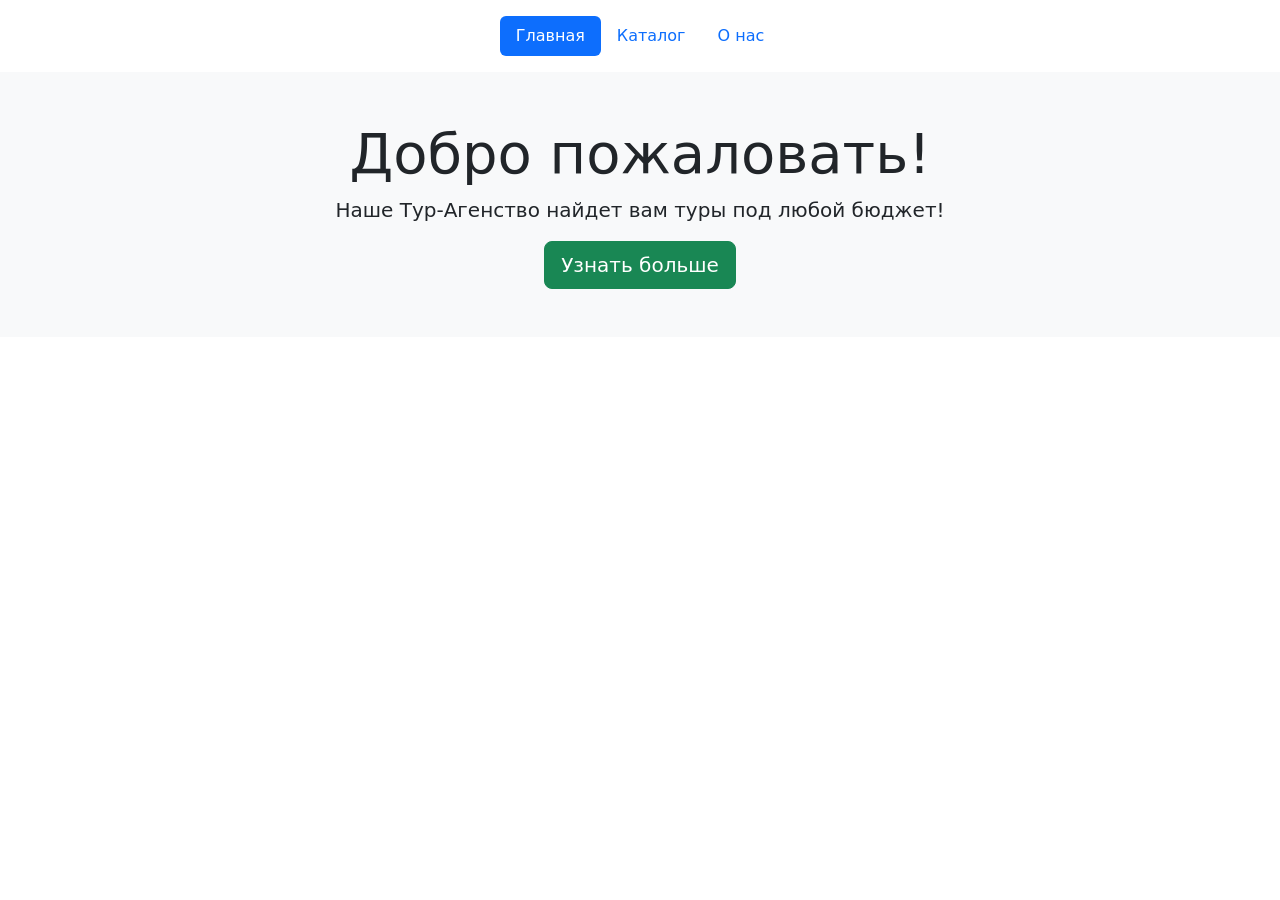
==== index.html @ f5651136 "Added reset.css for cross-browser compatibility" ====
<!DOCTYPE html>
<html lang="ru-Ru">

<head>
    <meta charset="UTF-8">
    <meta name="viewport" content="width=device-width, initial-scale=1.0">
    <title>Тур-Агенство</title>
    <link href="https://cdn.jsdelivr.net/npm/bootstrap@5.3.8/dist/css/bootstrap.min.css" rel="stylesheet"
        integrity="sha384-sRIl4kxILFvY47J16cr9ZwB07vP4J8+LH7qKQnuqkuIAvNWLzeN8tE5YBujZqJLB" crossorigin="anonymous">
    <link rel="stylesheet" href="style.css">
</head>

<body>
    <header class="d-flex justify-content-center py-3">
        <ul class="nav nav-pills">
            <li class="nav-item b"><a href="index.html" class="nav-link active" aria-current="page">Главная</a></li>
            <li class="nav-item"><a href="catalog.html" class="nav-link">Каталог</a></li>
            <li class="nav-item"><a href="about.html" class="nav-link">О нас</a></li>
        </ul>
    </header>

    <div class="container-fluid bg-light py-5" id="home">
        <div class="container text-center">
            <h1 class="display-4">Добро пожаловать!</h1>
            <p class="lead">Наше Тур-Агенство найдет вам туры под любой бюджет!</p>
            <button class="btn btn-success btn-lg">Узнать больше</button>
        </div>
    </div>

    </div>
    <script src="https://cdn.jsdelivr.net/npm/bootstrap@5.3.8/dist/js/bootstrap.bundle.min.js"
        integrity="sha384-FKyoEForCGlyvwx9Hj09JcYn3nv7wiPVlz7YYwJrWVcXK/BmnVDxM+D2scQbITxI"
        crossorigin="anonymous"></script>
</body>

</html>
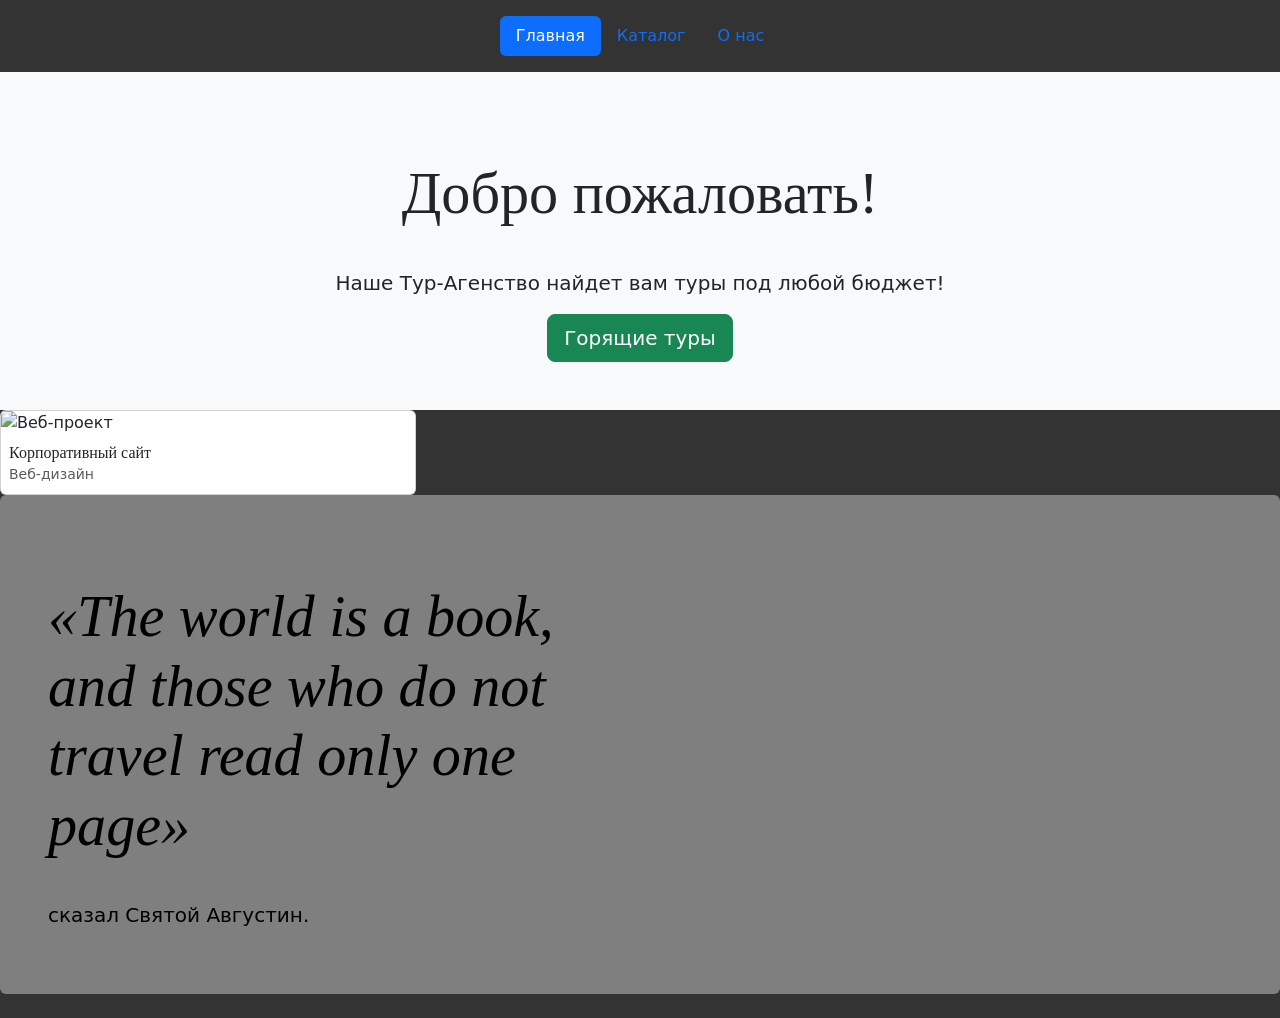
==== commit 32241689: "Created basic HTML structure for index.html" ====
--- a/index.html
+++ b/index.html
@@ -11,26 +11,51 @@
 </head>
 
 <body>
-    <header class="d-flex justify-content-center py-3">
-        <ul class="nav nav-pills">
-            <li class="nav-item b"><a href="index.html" class="nav-link active" aria-current="page">Главная</a></li>
-            <li class="nav-item"><a href="catalog.html" class="nav-link">Каталог</a></li>
-            <li class="nav-item"><a href="about.html" class="nav-link">О нас</a></li>
-        </ul>
-    </header>
+    <main>
 
-    <div class="container-fluid bg-light py-5" id="home">
-        <div class="container text-center">
-            <h1 class="display-4">Добро пожаловать!</h1>
-            <p class="lead">Наше Тур-Агенство найдет вам туры под любой бюджет!</p>
-            <button class="btn btn-success btn-lg">Узнать больше</button>
+        <header class="d-flex justify-content-center py-3">
+            <ul class="nav nav-pills">
+                <li class="nav-item b"><a href="index.html" class="nav-link active" aria-current="page">Главная</a></li>
+                <li class="nav-item"><a href="catalog.html" class="nav-link">Каталог</a></li>
+                <li class="nav-item"><a href="about.html" class="nav-link">О нас</a></li>
+            </ul>
+        </header>
+
+        <div class="container-fluid bg-light py-5" id="home">
+            <div class="container text-center">
+                <h1 class="display-4">Добро пожаловать!</h1>
+                <p class="lead">Наше Тур-Агенство найдет вам туры под любой бюджет!</p>
+                <button class="btn btn-success btn-lg">Горящие туры</button>
+            </div>
         </div>
-    </div>
+        <script src="https://cdn.jsdelivr.net/npm/bootstrap@5.3.8/dist/js/bootstrap.bundle.min.js"
+            integrity="sha384-FKyoEForCGlyvwx9Hj09JcYn3nv7wiPVlz7YYwJrWVcXK/BmnVDxM+D2scQbITxI"
+            crossorigin="anonymous"></script>
+        <div class="row g-3" id="gallery">
 
-    </div>
-    <script src="https://cdn.jsdelivr.net/npm/bootstrap@5.3.8/dist/js/bootstrap.bundle.min.js"
-        integrity="sha384-FKyoEForCGlyvwx9Hj09JcYn3nv7wiPVlz7YYwJrWVcXK/BmnVDxM+D2scQbITxI"
-        crossorigin="anonymous"></script>
+            <!-- Карточка 1 - Веб-дизайн -->
+            <div class="col-6 col-md-4 gallery-item" data-category="web">
+                <div class="card h-100">
+                    <img src="https://placeholder.apptor.studio/400/300/website.png" class="card-img-top"
+                        alt="Веб-проект">
+                    <div class="card-body p-2">
+                        <h6 class="card-title mb-0">Корпоративный сайт</h6>
+                        <small class="text-muted">Веб-дизайн</small>
+                    </div>
+                </div>
+            </div>
+
+        </div>
+
+
+        <div class="p-4 p-md-5 mb-4 rounded text-body-emphasis bg-body-secondary">
+            <div class="col-lg-6 px-0">
+                <h1 class="display-4 fst-italic">«The world is a book, and those who do not travel read only one page»
+                </h1>
+                <p class="lead my-3">сказал Святой Августин.</p>
+            </div>
+        </div>
+    </main>
 </body>
 
 </html>
--- a/style.css
+++ b/style.css
@@ -0,0 +1,40 @@
+body {
+  background-image: url('img/products/vertical-high-angle-shot-forest-mountains-with-white-sky.jpg');
+  background-repeat: no-repeat; 
+  background-position: center center; 
+  background-attachment: fixed; 
+  background-size: cover; 
+  background-color: #333; 
+}
+.fst-italic {
+    font-style: italic !important;
+}
+.display-4 {
+    font-weight: 300;
+    line-height: 1.2;
+    font-size: calc(1.475rem + 2.7vw);
+}
+h1, h2, h3, h4, h5, h6 {
+    font-family: "Playfair Display", Georgia, "Times New Roman", serif /*rtl:Amiri, Georgia, "Times New Roman", serif*/;
+}
+.h1, .h2, .h3, .h4, .h5, .h6, h1, h2, h3, h4, h5, h6 {
+    margin-top: 0;
+    margin-bottom: .5rem;
+    font-weight: 500;
+    line-height: 1.2;
+    color: var(--bs-heading-color);
+}
+h1 {
+    display: block;
+    font-size: 2em;
+    margin-block-start: 0.67em;
+    margin-block-end: 0.67em;
+    margin-inline-start: 0px;
+    margin-inline-end: 0px;
+    font-weight: bold;
+    unicode-bidi: isolate;
+}
+.bg-body-secondary {
+    --bs-bg-opacity: 1;
+    background-color:#ffffff5f  !important;
+}
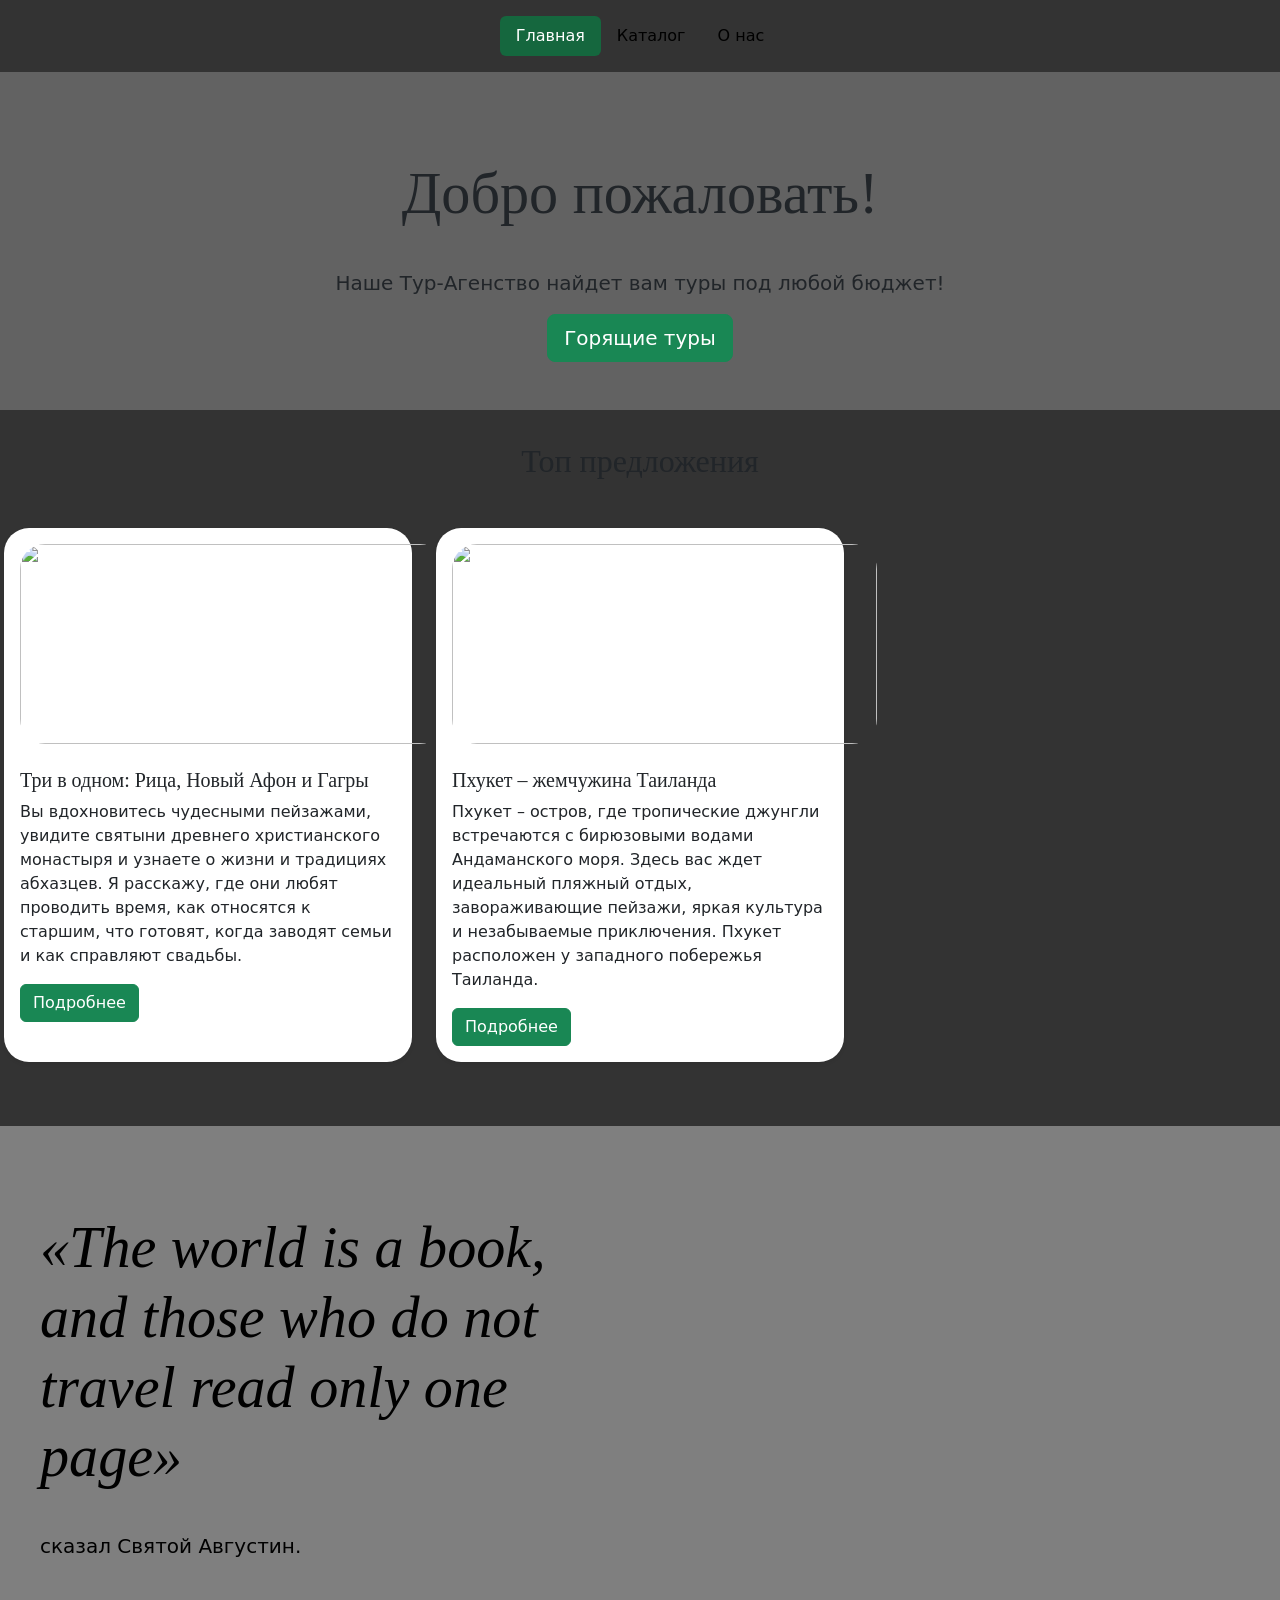
==== commit 6d98e1d7: "Added navigation menu HTML for all pages" ====
--- a/index.html
+++ b/index.html
@@ -25,36 +25,66 @@
             <div class="container text-center">
                 <h1 class="display-4">Добро пожаловать!</h1>
                 <p class="lead">Наше Тур-Агенство найдет вам туры под любой бюджет!</p>
-                <button class="btn btn-success btn-lg">Горящие туры</button>
+                <button class="btn btn-success btn-lg "><a href="#gallery">Горящие туры</a></button>
             </div>
         </div>
         <script src="https://cdn.jsdelivr.net/npm/bootstrap@5.3.8/dist/js/bootstrap.bundle.min.js"
             integrity="sha384-FKyoEForCGlyvwx9Hj09JcYn3nv7wiPVlz7YYwJrWVcXK/BmnVDxM+D2scQbITxI"
             crossorigin="anonymous"></script>
         <div class="row g-3" id="gallery">
+            <div class="container my-5" id="services">
+                <h2 class="text-center mb-5">Топ предложения</h2>
+                <div class="row g-4">
+                    <!-- Карточка 1 -->
+                    <div class="col-12 col-md-6 col-lg-4">
+                        <div class="card h-100 shadow-sm">
+                            <div class="card-body">
+                                <div class="card">
+                                    <img src="https://pic.tu-tu.ru/content4/shutterstock_317690945.jpg" alt="">
+                                </div>
+                                </br>
+                                <h5 class="card-title">Три в одном: Рица, Новый Афон и Гагры</h5>
+                                <p class="card-text">
+                                    Вы вдохновитесь чудесными пейзажами, увидите святыни древнего христианского
+                                    монастыря и узнаете о жизни и традициях абхазцев. Я расскажу, где они любят
+                                    проводить время, как относятся к старшим, что готовят, когда заводят семьи и как
+                                    справляют свадьбы.
+                                </p>
+                                <a href="#" class="btn btn-success">Подробнее</a>
+                            </div>
+                        </div>
+                    </div>
+                    <!-- Карточка 2 -->
+                    <div class="col-12 col-md-6 col-lg-4">
+                        <div class="card h-100 shadow-sm">
+                            <div class="card-body">
+                                <div class="card">
+                                    <img src="https://7d9e88a8-f178-4098-bea5-48d960920605.selcdn.net/d5bc0beb-f952-48ce-8d0c-7fe6c89474d3/"
+                                        alt="">
+                                </div>
+                                </br>
+                                <h5 class="card-title">Пхукет – жемчужина Таиланда</h5>
+                                <p class="card-text">
+                                    Пхукет – остров, где тропические джунгли встречаются с бирюзовыми водами
+                                    Андаманского моря. Здесь вас ждет идеальный пляжный отдых, завораживающие пейзажи,
+                                    яркая культура и незабываемые приключения.
+                                    Пхукет расположен у западного побережья Таиланда.
 
-            <!-- Карточка 1 - Веб-дизайн -->
-            <div class="col-6 col-md-4 gallery-item" data-category="web">
-                <div class="card h-100">
-                    <img src="https://placeholder.apptor.studio/400/300/website.png" class="card-img-top"
-                        alt="Веб-проект">
-                    <div class="card-body p-2">
-                        <h6 class="card-title mb-0">Корпоративный сайт</h6>
-                        <small class="text-muted">Веб-дизайн</small>
+                                </p>
+                                <a href="#" class="btn btn-success">Подробнее</a>
+                            </div>
+                        </div>
                     </div>
                 </div>
             </div>
-
-        </div>
-
-
-        <div class="p-4 p-md-5 mb-4 rounded text-body-emphasis bg-body-secondary">
-            <div class="col-lg-6 px-0">
-                <h1 class="display-4 fst-italic">«The world is a book, and those who do not travel read only one page»
-                </h1>
-                <p class="lead my-3">сказал Святой Августин.</p>
+            <div class="p-4 p-md-5 mb-4 rounded text-body-emphasis bg-body-secondary">
+                <div class="col-lg-6 px-0">
+                    <h1 class="display-4 fst-italic">«The world is a book, and those who do not travel read only one
+                        page»
+                    </h1>
+                    <p class="lead my-3">сказал Святой Августин.</p>
+                </div>
             </div>
-        </div>
     </main>
 </body>
 
--- a/style.css
+++ b/style.css
@@ -1,3 +1,4 @@
+
 body {
   background-image: url('img/products/vertical-high-angle-shot-forest-mountains-with-white-sky.jpg');
   background-repeat: no-repeat; 
@@ -5,6 +6,11 @@
   background-attachment: fixed; 
   background-size: cover; 
   background-color: #333; 
+  
+}
+.bg-light {
+    --bs-bg-opacity: 1;
+    background-color: rgba(255, 255, 255, 0.23)!important;
 }
 .fst-italic {
     font-style: italic !important;
@@ -37,4 +43,40 @@
 .bg-body-secondary {
     --bs-bg-opacity: 1;
     background-color:#ffffff5f  !important;
+}
+.card{
+    transition: transform 0.3s ease;
+    border: none;
+    border-radius: 25px;
+}
+.card:hover {
+    transform: scale(1.05);
+}
+img {
+    border-radius: 25px;
+    height: 200px;
+    width: 425px;
+}
+.nav {
+    --bs-nav-link-padding-x: 1rem;
+    --bs-nav-link-padding-y: 0.5rem;
+    --bs-nav-link-font-weight: ;
+    --bs-nav-link-color: black;
+    --bs-nav-link-hover-color: #15673e;
+    --bs-nav-link-disabled-color: var(--bs-secondary-color);
+    display: flex;
+    flex-wrap: wrap;
+    padding-left: 0;
+    margin-bottom: 0;
+    list-style: none;
+}
+.nav-pills {
+    --bs-nav-pills-border-radius: var(--bs-border-radius);
+    --bs-nav-pills-link-active-color: #fff;
+    --bs-nav-pills-link-active-bg: #15673e;
+}
+a{
+    color: white;
+    text-decoration: none;
+    font-weight: 100;
 }
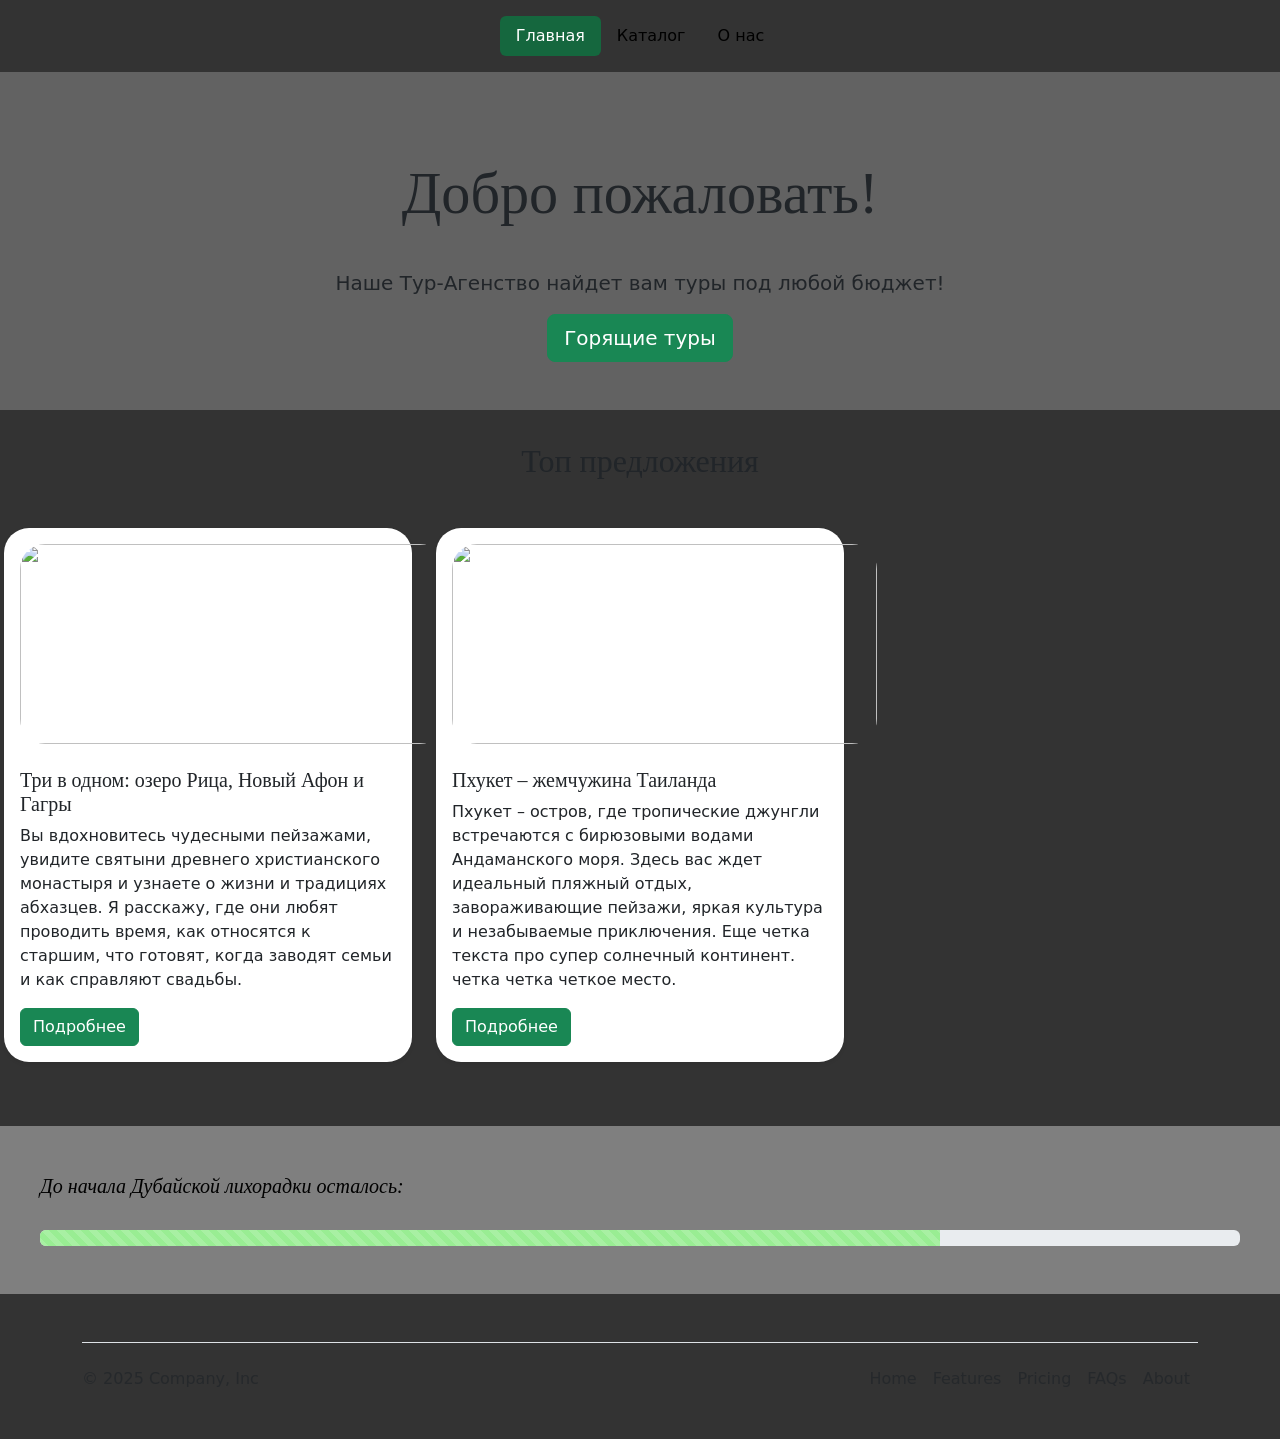
==== commit 6c89043c: "Created catalog.html with product grid structure" ====
--- a/index.html
+++ b/index.html
@@ -25,7 +25,7 @@
             <div class="container text-center">
                 <h1 class="display-4">Добро пожаловать!</h1>
                 <p class="lead">Наше Тур-Агенство найдет вам туры под любой бюджет!</p>
-                <button class="btn btn-success btn-lg "><a href="#gallery">Горящие туры</a></button>
+                <button class="btn btn-success btn-lg"><a href="#gallery">Горящие туры</a></button>
             </div>
         </div>
         <script src="https://cdn.jsdelivr.net/npm/bootstrap@5.3.8/dist/js/bootstrap.bundle.min.js"
@@ -43,7 +43,7 @@
                                     <img src="https://pic.tu-tu.ru/content4/shutterstock_317690945.jpg" alt="">
                                 </div>
                                 </br>
-                                <h5 class="card-title">Три в одном: Рица, Новый Афон и Гагры</h5>
+                                <h5 class="card-title">Три в одном: озеро Рица, Новый Афон и Гагры</h5>
                                 <p class="card-text">
                                     Вы вдохновитесь чудесными пейзажами, увидите святыни древнего христианского
                                     монастыря и узнаете о жизни и традициях абхазцев. Я расскажу, где они любят
@@ -59,8 +59,7 @@
                         <div class="card h-100 shadow-sm">
                             <div class="card-body">
                                 <div class="card">
-                                    <img src="https://7d9e88a8-f178-4098-bea5-48d960920605.selcdn.net/d5bc0beb-f952-48ce-8d0c-7fe6c89474d3/"
-                                        alt="">
+                                    <img src="https://email-images.mindbox.ru/Leveltravel/2192/0f66ef30-41e3-42ed-853c-0fb451fea482.png" alt="">
                                 </div>
                                 </br>
                                 <h5 class="card-title">Пхукет – жемчужина Таиланда</h5>
@@ -68,8 +67,7 @@
                                     Пхукет – остров, где тропические джунгли встречаются с бирюзовыми водами
                                     Андаманского моря. Здесь вас ждет идеальный пляжный отдых, завораживающие пейзажи,
                                     яркая культура и незабываемые приключения.
-                                    Пхукет расположен у западного побережья Таиланда.
-
+                                    Еще четка текста про супер солнечный континент. четка четка четкое место.
                                 </p>
                                 <a href="#" class="btn btn-success">Подробнее</a>
                             </div>
@@ -78,14 +76,38 @@
                 </div>
             </div>
             <div class="p-4 p-md-5 mb-4 rounded text-body-emphasis bg-body-secondary">
+                <h5 class="display-12 fst-italic">До начала Дубайской лихорадки осталось: </h5>
+                <br>
+                <div class="progress" role="progressbar" aria-label="Animated striped example" aria-valuenow="75"
+                    aria-valuemin="0" aria-valuemax="100">
+                    <div class="progress-bar progress-bar-striped progress-bar-animated" style="width: 75%"></div>
+                </div>
+            </div>
+            <!-- <div class="p-4 p-md-5 mb-4 rounded text-body-emphasis bg-body-secondary">
                 <div class="col-lg-6 px-0">
                     <h1 class="display-4 fst-italic">«The world is a book, and those who do not travel read only one
                         page»
                     </h1>
                     <p class="lead my-3">сказал Святой Августин.</p>
                 </div>
-            </div>
+            </div> -->
     </main>
+    <div class="container">
+        <footer class="d-flex flex-wrap justify-content-between align-items-center py-3 my-4 border-top">
+            <p class="col-md-4 mb-0 text-body-secondary">© 2025 Company, Inc</p> <a href="/"
+                class="col-md-4 d-flex align-items-center justify-content-center mb-3 mb-md-0 me-md-auto link-body-emphasis text-decoration-none"
+                aria-label="Bootstrap"> <svg class="bi me-2" width="40" height="32" aria-hidden="true">
+                    <use xlink:href="#bootstrap"></use>
+                </svg> </a>
+            <ul class="nav col-md-4 justify-content-end">
+                <li class="nav-item"><a href="#" class="nav-link px-2 text-body-secondary">Home</a></li>
+                <li class="nav-item"><a href="#" class="nav-link px-2 text-body-secondary">Features</a></li>
+                <li class="nav-item"><a href="#" class="nav-link px-2 text-body-secondary">Pricing</a></li>
+                <li class="nav-item"><a href="#" class="nav-link px-2 text-body-secondary">FAQs</a></li>
+                <li class="nav-item"><a href="#" class="nav-link px-2 text-body-secondary">About</a></li>
+            </ul>
+        </footer>
+    </div>
 </body>
 
 </html>
--- a/style.css
+++ b/style.css
@@ -79,4 +79,20 @@
     color: white;
     text-decoration: none;
     font-weight: 100;
+}
+.progress, .progress-stacked {
+    --bs-progress-height: 1rem;
+    --bs-progress-font-size: 0.75rem;
+    --bs-progress-bg: var(--bs-secondary-bg);
+    --bs-progress-border-radius: var(--bs-border-radius);
+    --bs-progress-box-shadow: var(--bs-box-shadow-inset);
+    --bs-progress-bar-color: #fff;
+    --bs-progress-bar-bg: #99ed93;
+    --bs-progress-bar-transition: width 0.6s ease;
+    display: flex;
+    height: var(--bs-progress-height);
+    overflow: hidden;
+    font-size: var(--bs-progress-font-size);
+    background-color: var(--bs-progress-bg);
+    border-radius: var(--bs-progress-border-radius);
 }
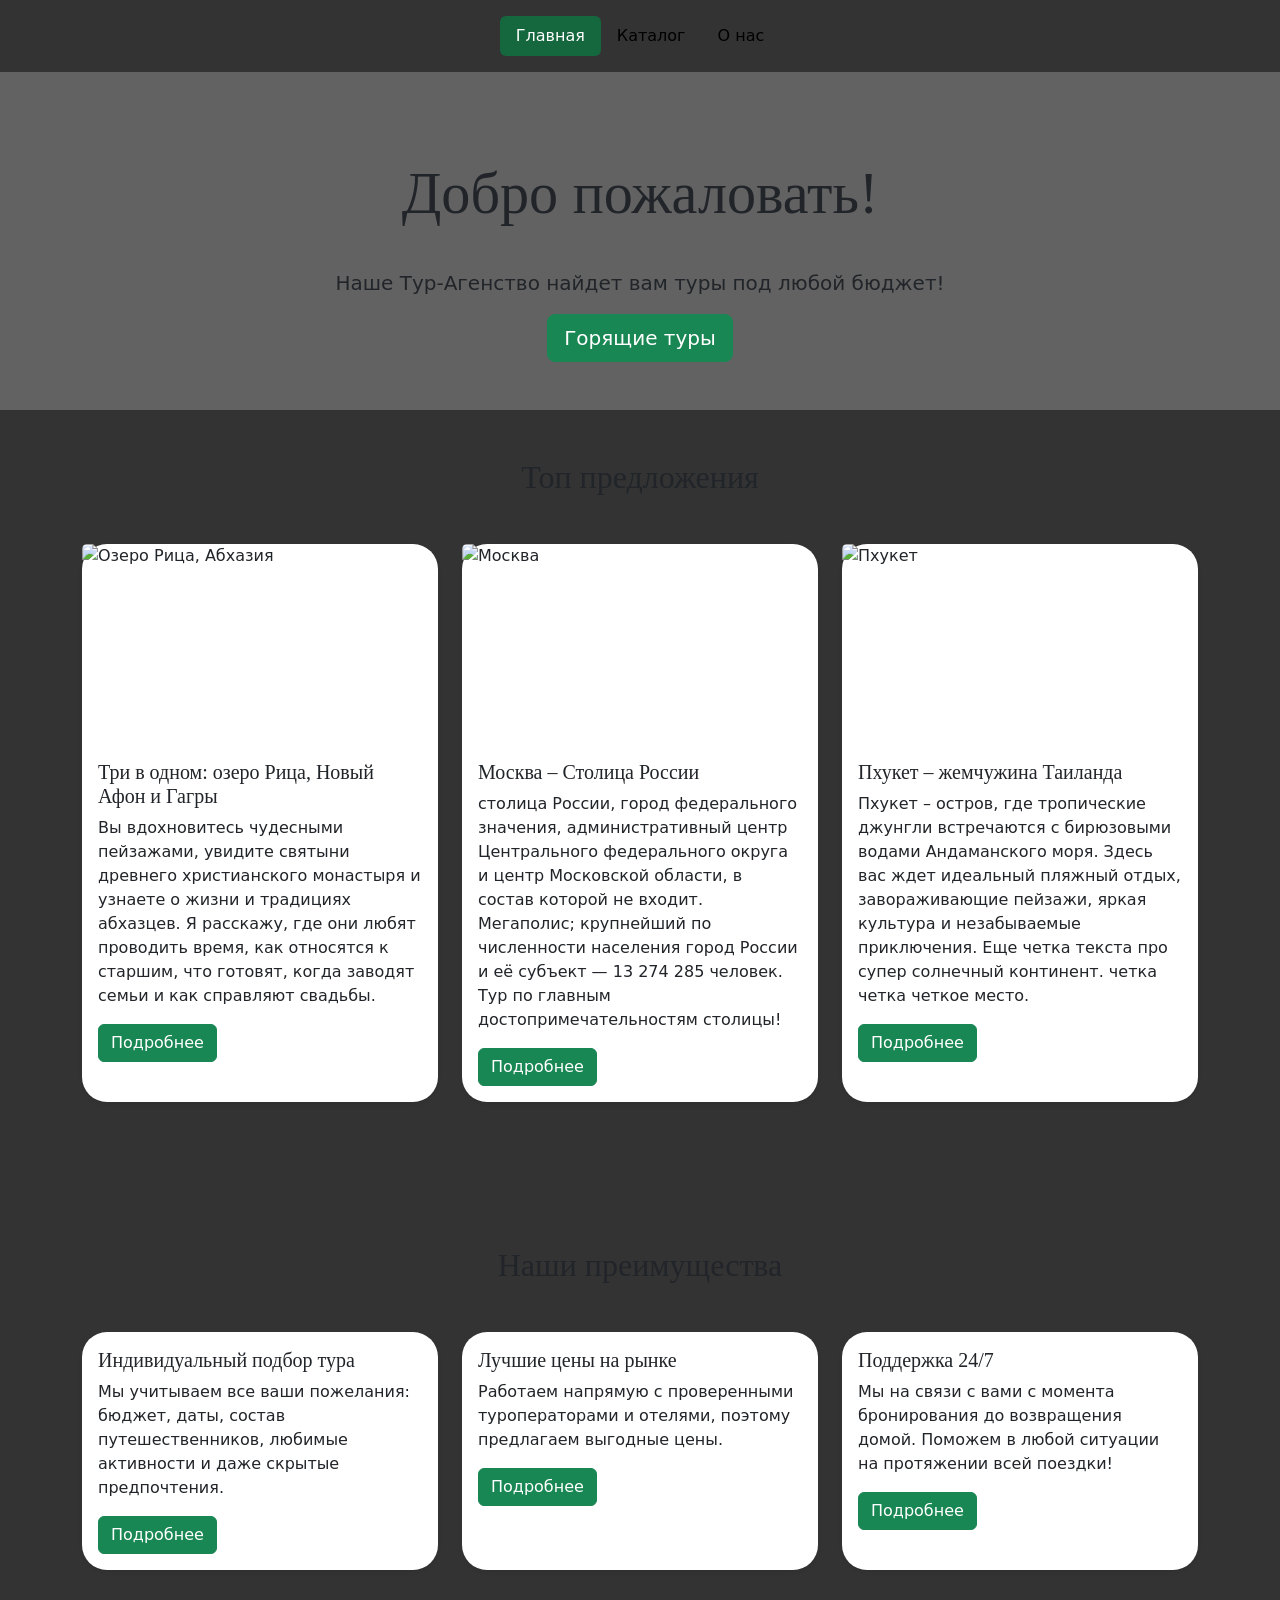
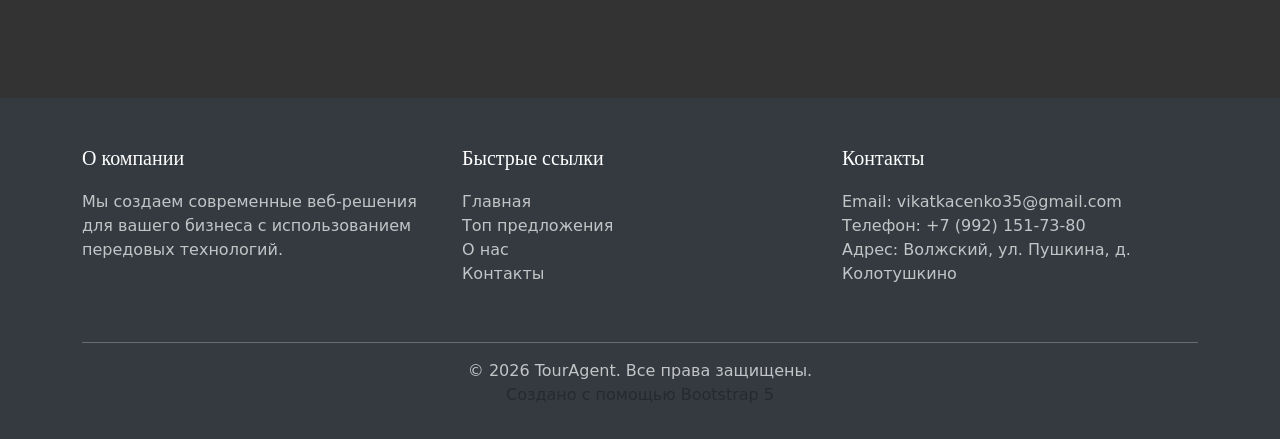
==== commit 42958c83: "Make a cataloghtml" ====
--- a/index.html
+++ b/index.html
@@ -8,6 +8,34 @@
     <link href="https://cdn.jsdelivr.net/npm/bootstrap@5.3.8/dist/css/bootstrap.min.css" rel="stylesheet"
         integrity="sha384-sRIl4kxILFvY47J16cr9ZwB07vP4J8+LH7qKQnuqkuIAvNWLzeN8tE5YBujZqJLB" crossorigin="anonymous">
     <link rel="stylesheet" href="style.css">
+    <style>
+        /* Стили только для футера, почему-то когда в css пишу, не работает*/
+        footer {
+            background-color: #343a40;
+            color: white;
+            padding: 3rem 0 2rem 0;
+            margin-top: 2rem;
+        }
+        
+        footer h5 {
+            color: white;
+            margin-bottom: 1.2rem;
+        }
+        
+        footer p, 
+        footer li {
+            color: rgba(255, 255, 255, 0.7);
+        }
+        
+        footer a {
+            color: rgba(255, 255, 255, 0.7);
+            text-decoration: none;
+        }
+        
+        footer a:hover {
+            color: #28a745;
+        }
+    </style>
 </head>
 
 <body>
@@ -31,83 +59,143 @@
         <script src="https://cdn.jsdelivr.net/npm/bootstrap@5.3.8/dist/js/bootstrap.bundle.min.js"
             integrity="sha384-FKyoEForCGlyvwx9Hj09JcYn3nv7wiPVlz7YYwJrWVcXK/BmnVDxM+D2scQbITxI"
             crossorigin="anonymous"></script>
-        <div class="row g-3" id="gallery">
-            <div class="container my-5" id="services">
-                <h2 class="text-center mb-5">Топ предложения</h2>
-                <div class="row g-4">
-                    <!-- Карточка 1 -->
-                    <div class="col-12 col-md-6 col-lg-4">
-                        <div class="card h-100 shadow-sm">
-                            <div class="card-body">
-                                <div class="card">
-                                    <img src="https://pic.tu-tu.ru/content4/shutterstock_317690945.jpg" alt="">
-                                </div>
-                                </br>
-                                <h5 class="card-title">Три в одном: озеро Рица, Новый Афон и Гагры</h5>
-                                <p class="card-text">
-                                    Вы вдохновитесь чудесными пейзажами, увидите святыни древнего христианского
-                                    монастыря и узнаете о жизни и традициях абхазцев. Я расскажу, где они любят
-                                    проводить время, как относятся к старшим, что готовят, когда заводят семьи и как
-                                    справляют свадьбы.
-                                </p>
-                                <a href="#" class="btn btn-success">Подробнее</a>
-                            </div>
+        <div class="container my-5" id="gallery">
+            <h2 class="text-center mb-5">Топ предложения</h2>
+            <div class="row g-4">
+                <!-- Карточка 1 -->
+                <div class="col-12 col-md-6 col-lg-4">
+                    <div class="card h-100 shadow-sm">
+                        <img src="https://pic.tu-tu.ru/content4/shutterstock_317690945.jpg" class="card-img-top" alt="Озеро Рица, Абхазия">
+                        <div class="card-body">
+                            <h5 class="card-title">Три в одном: озеро Рица, Новый Афон и Гагры</h5>
+                            <p class="card-text">
+                                Вы вдохновитесь чудесными пейзажами, увидите святыни древнего христианского
+                                монастыря и узнаете о жизни и традициях абхазцев. Я расскажу, где они любят
+                                проводить время, как относятся к старшим, что готовят, когда заводят семьи и как
+                                справляют свадьбы.
+                            </p>
+                            <a href="catalog.html" class="btn btn-success">Подробнее</a>
                         </div>
                     </div>
-                    <!-- Карточка 2 -->
-                    <div class="col-12 col-md-6 col-lg-4">
-                        <div class="card h-100 shadow-sm">
-                            <div class="card-body">
-                                <div class="card">
-                                    <img src="https://email-images.mindbox.ru/Leveltravel/2192/0f66ef30-41e3-42ed-853c-0fb451fea482.png" alt="">
-                                </div>
-                                </br>
-                                <h5 class="card-title">Пхукет – жемчужина Таиланда</h5>
-                                <p class="card-text">
-                                    Пхукет – остров, где тропические джунгли встречаются с бирюзовыми водами
-                                    Андаманского моря. Здесь вас ждет идеальный пляжный отдых, завораживающие пейзажи,
-                                    яркая культура и незабываемые приключения.
-                                    Еще четка текста про супер солнечный континент. четка четка четкое место.
-                                </p>
-                                <a href="#" class="btn btn-success">Подробнее</a>
-                            </div>
+                </div>
+                <!-- Карточка 2 -->
+                <div class="col-12 col-md-6 col-lg-4">
+                    <div class="card h-100 shadow-sm">
+                        <img src="https://blog.ostrovok.ru/wp-content/uploads/2025/07/%D0%B12%D1%812-1-1280x559.jpg" class="card-img-top" alt="Москва">
+                        <div class="card-body">
+                            <h5 class="card-title">Москва – Столица России</h5>
+                            <p class="card-text">
+                                столица России, город федерального значения, административный центр Центрального
+                                федерального округа и центр Московской области, в состав которой не входит. 
+                                Мегаполис; крупнейший по численности населения город России и её субъект — 13 274 285
+                                человек.
+                                Тур по главным достопримечательностям столицы!
+                            </p>
+                            <a href="catalog.html" class="btn btn-success">Подробнее</a>
                         </div>
                     </div>
                 </div>
-            </div>
-            <div class="p-4 p-md-5 mb-4 rounded text-body-emphasis bg-body-secondary">
-                <h5 class="display-12 fst-italic">До начала Дубайской лихорадки осталось: </h5>
-                <br>
-                <div class="progress" role="progressbar" aria-label="Animated striped example" aria-valuenow="75"
-                    aria-valuemin="0" aria-valuemax="100">
-                    <div class="progress-bar progress-bar-striped progress-bar-animated" style="width: 75%"></div>
-                </div>
-            </div>
-            <!-- <div class="p-4 p-md-5 mb-4 rounded text-body-emphasis bg-body-secondary">
-                <div class="col-lg-6 px-0">
-                    <h1 class="display-4 fst-italic">«The world is a book, and those who do not travel read only one
-                        page»
-                    </h1>
-                    <p class="lead my-3">сказал Святой Августин.</p>
-                </div>
-            </div> -->
+            
+                <div class="col-12 col-md-6 col-lg-4">
+                    <div class="card h-100 shadow-sm">
+                        <img src="https://email-images.mindbox.ru/Leveltravel/2192/0f66ef30-41e3-42ed-853c-0fb451fea482.png" class="card-img-top" alt="Пхукет">
+                        <div class="card-body">
+                            <h5 class="card-title">Пхукет – жемчужина Таиланда</h5>
+                            <p class="card-text">
+                                Пхукет – остров, где тропические джунгли встречаются с бирюзовыми водами
+                                Андаманского моря. Здесь вас ждет идеальный пляжный отдых, завораживающие пейзажи,
+                                яркая культура и незабываемые приключения.
+                                Еще четка текста про супер солнечный континент. четка четка четкое место.
+                            </p>
+                            <a href="catalog.html" class="btn btn-success">Подробнее</a>
+                        </div>
+                    </div>
+                </div>
+            </div>
+        </div>
+        <br></br>
+        <!-- Секция с карточками -->
+<div class="container my-5" id="services">
+<h2 class="text-center mb-5">Наши преимущества</h2>
+<div class="row g-4">
+<!-- Карточка 1 -->
+<div class="col-12 col-md-6 col-lg-4">
+<div class="card h-100 shadow-sm">
+<div class="card-body">
+<h5 class="card-title">Индивидуальный подбор тура</h5>
+<p class="card-text">
+Мы учитываем все ваши пожелания: 
+бюджет, даты, состав путешественников, любимые активности и даже скрытые предпочтения.
+</p>
+<a href="catalog.html" class="btn btn-success">Подробнее</a>
+</div>
+</div>
+</div>
+<!-- Карточка 2 -->
+<div class="col-12 col-md-6 col-lg-4">
+<div class="card h-100 shadow-sm">
+<div class="card-body">
+<h5 class="card-title"> Лучшие цены на рынке</h5>
+<p class="card-text">
+Работаем напрямую с проверенными туроператорами и отелями, поэтому предлагаем выгодные цены. 
+</p>
+<a href="catalog.html" class="btn btn-success">Подробнее</a>
+</div>
+</div>
+</div>
+<!-- Карточка 3 -->
+<div class="col-12 col-md-6 col-lg-4">
+<div class="card h-100 shadow-sm">
+<div class="card-body">
+<h5 class="card-title">Поддержка 24/7</h5>
+<p class="card-text">
+Мы на связи с вами с момента бронирования до возвращения домой. 
+Поможем в любой ситуации на протяжении всей поездки!
+</p>
+<a href="catalog.html" class="btn btn-success">Подробнее</a>
+</div>
+</div>
+</div>
+</div>
+</div>
+<br></br>
+
     </main>
-    <div class="container">
-        <footer class="d-flex flex-wrap justify-content-between align-items-center py-3 my-4 border-top">
-            <p class="col-md-4 mb-0 text-body-secondary">© 2025 Company, Inc</p> <a href="/"
-                class="col-md-4 d-flex align-items-center justify-content-center mb-3 mb-md-0 me-md-auto link-body-emphasis text-decoration-none"
-                aria-label="Bootstrap"> <svg class="bi me-2" width="40" height="32" aria-hidden="true">
-                    <use xlink:href="#bootstrap"></use>
-                </svg> </a>
-            <ul class="nav col-md-4 justify-content-end">
-                <li class="nav-item"><a href="#" class="nav-link px-2 text-body-secondary">Home</a></li>
-                <li class="nav-item"><a href="#" class="nav-link px-2 text-body-secondary">Features</a></li>
-                <li class="nav-item"><a href="#" class="nav-link px-2 text-body-secondary">Pricing</a></li>
-                <li class="nav-item"><a href="#" class="nav-link px-2 text-body-secondary">FAQs</a></li>
-                <li class="nav-item"><a href="#" class="nav-link px-2 text-body-secondary">About</a></li>
-            </ul>
-        </footer>
-    </div>
+    
+    <footer>
+        <div class="container" id = "contact">
+            <div class="row">
+                <div class="col-md-4 mb-4">
+                    <h5>О компании</h5>
+                    <p>
+                        Мы создаем современные веб-решения для вашего бизнеса с
+                        использованием передовых технологий.
+                    </p>
+                </div>
+                <div class="col-md-4 mb-4">
+                    <h5>Быстрые ссылки</h5>
+                    <ul class="list-unstyled">
+                        <li><a href="#home">Главная</a></li>
+                        <li><a href="#gallery">Топ предложения</a></li>
+                        <li><a href="#services">О нас</a></li>
+                        <li><a href="#contact">Контакты</a></li>
+                    </ul>
+                </div>
+                <div class="col-md-4 mb-4">
+                    <h5>Контакты</h5>
+                    <ul class="list-unstyled">
+                        <li>Email: vikatkacenko35@gmail.com</li>
+                        <li>Телефон: +7 (992) 151-73-80</li>
+                        <li>Адрес: Волжский, ул. Пушкина, д. Колотушкино</li>
+                    </ul>
+                </div>
+            </div>
+            <hr>
+            <div class="text-center mt-3">
+                <p class="mb-0">&copy; 2026 TourAgent. Все права защищены.</p>
+                <p class="mb-0 text-muted">Создано с помощью Bootstrap 5</p>
+            </div>
+        </div>
+    </footer>
 </body>
-
 </html>
--- a/style.css
+++ b/style.css
@@ -1,35 +1,58 @@
+body {
+    background-image: url('img/products/vertical-high-angle-shot-forest-mountains-with-white-sky.jpg');
+    background-repeat: no-repeat;
+    background-position: center center;
+    background-attachment: fixed;
+    background-size: cover;
+    background-color: #333;
 
-body {
-  background-image: url('img/products/vertical-high-angle-shot-forest-mountains-with-white-sky.jpg');
-  background-repeat: no-repeat; 
-  background-position: center center; 
-  background-attachment: fixed; 
-  background-size: cover; 
-  background-color: #333; 
-  
 }
+
 .bg-light {
     --bs-bg-opacity: 1;
-    background-color: rgba(255, 255, 255, 0.23)!important;
+    background-color: rgba(255, 255, 255, 0.23) !important;
 }
+
 .fst-italic {
     font-style: italic !important;
 }
+
 .display-4 {
     font-weight: 300;
     line-height: 1.2;
     font-size: calc(1.475rem + 2.7vw);
 }
-h1, h2, h3, h4, h5, h6 {
-    font-family: "Playfair Display", Georgia, "Times New Roman", serif /*rtl:Amiri, Georgia, "Times New Roman", serif*/;
+
+h1,
+h2,
+h3,
+h4,
+h5,
+h6 {
+    font-family: "Playfair Display", Georgia, "Times New Roman", serif
+        /*rtl:Amiri, Georgia, "Times New Roman", serif*/
+    ;
 }
-.h1, .h2, .h3, .h4, .h5, .h6, h1, h2, h3, h4, h5, h6 {
+
+.h1,
+.h2,
+.h3,
+.h4,
+.h5,
+.h6,
+h1,
+h2,
+h3,
+h4,
+h5,
+h6 {
     margin-top: 0;
     margin-bottom: .5rem;
     font-weight: 500;
     line-height: 1.2;
     color: var(--bs-heading-color);
 }
+
 h1 {
     display: block;
     font-size: 2em;
@@ -40,23 +63,28 @@
     font-weight: bold;
     unicode-bidi: isolate;
 }
+
 .bg-body-secondary {
     --bs-bg-opacity: 1;
-    background-color:#ffffff5f  !important;
+    background-color: #ffffff5f !important;
 }
-.card{
+
+.card {
     transition: transform 0.3s ease;
     border: none;
     border-radius: 25px;
 }
+
 .card:hover {
     transform: scale(1.05);
 }
+
 img {
     border-radius: 25px;
     height: 200px;
     width: 425px;
 }
+
 .nav {
     --bs-nav-link-padding-x: 1rem;
     --bs-nav-link-padding-y: 0.5rem;
@@ -70,17 +98,21 @@
     margin-bottom: 0;
     list-style: none;
 }
+
 .nav-pills {
     --bs-nav-pills-border-radius: var(--bs-border-radius);
     --bs-nav-pills-link-active-color: #fff;
     --bs-nav-pills-link-active-bg: #15673e;
 }
-a{
+
+a {
     color: white;
     text-decoration: none;
     font-weight: 100;
 }
-.progress, .progress-stacked {
+
+.progress,
+.progress-stacked {
     --bs-progress-height: 1rem;
     --bs-progress-font-size: 0.75rem;
     --bs-progress-bg: var(--bs-secondary-bg);
